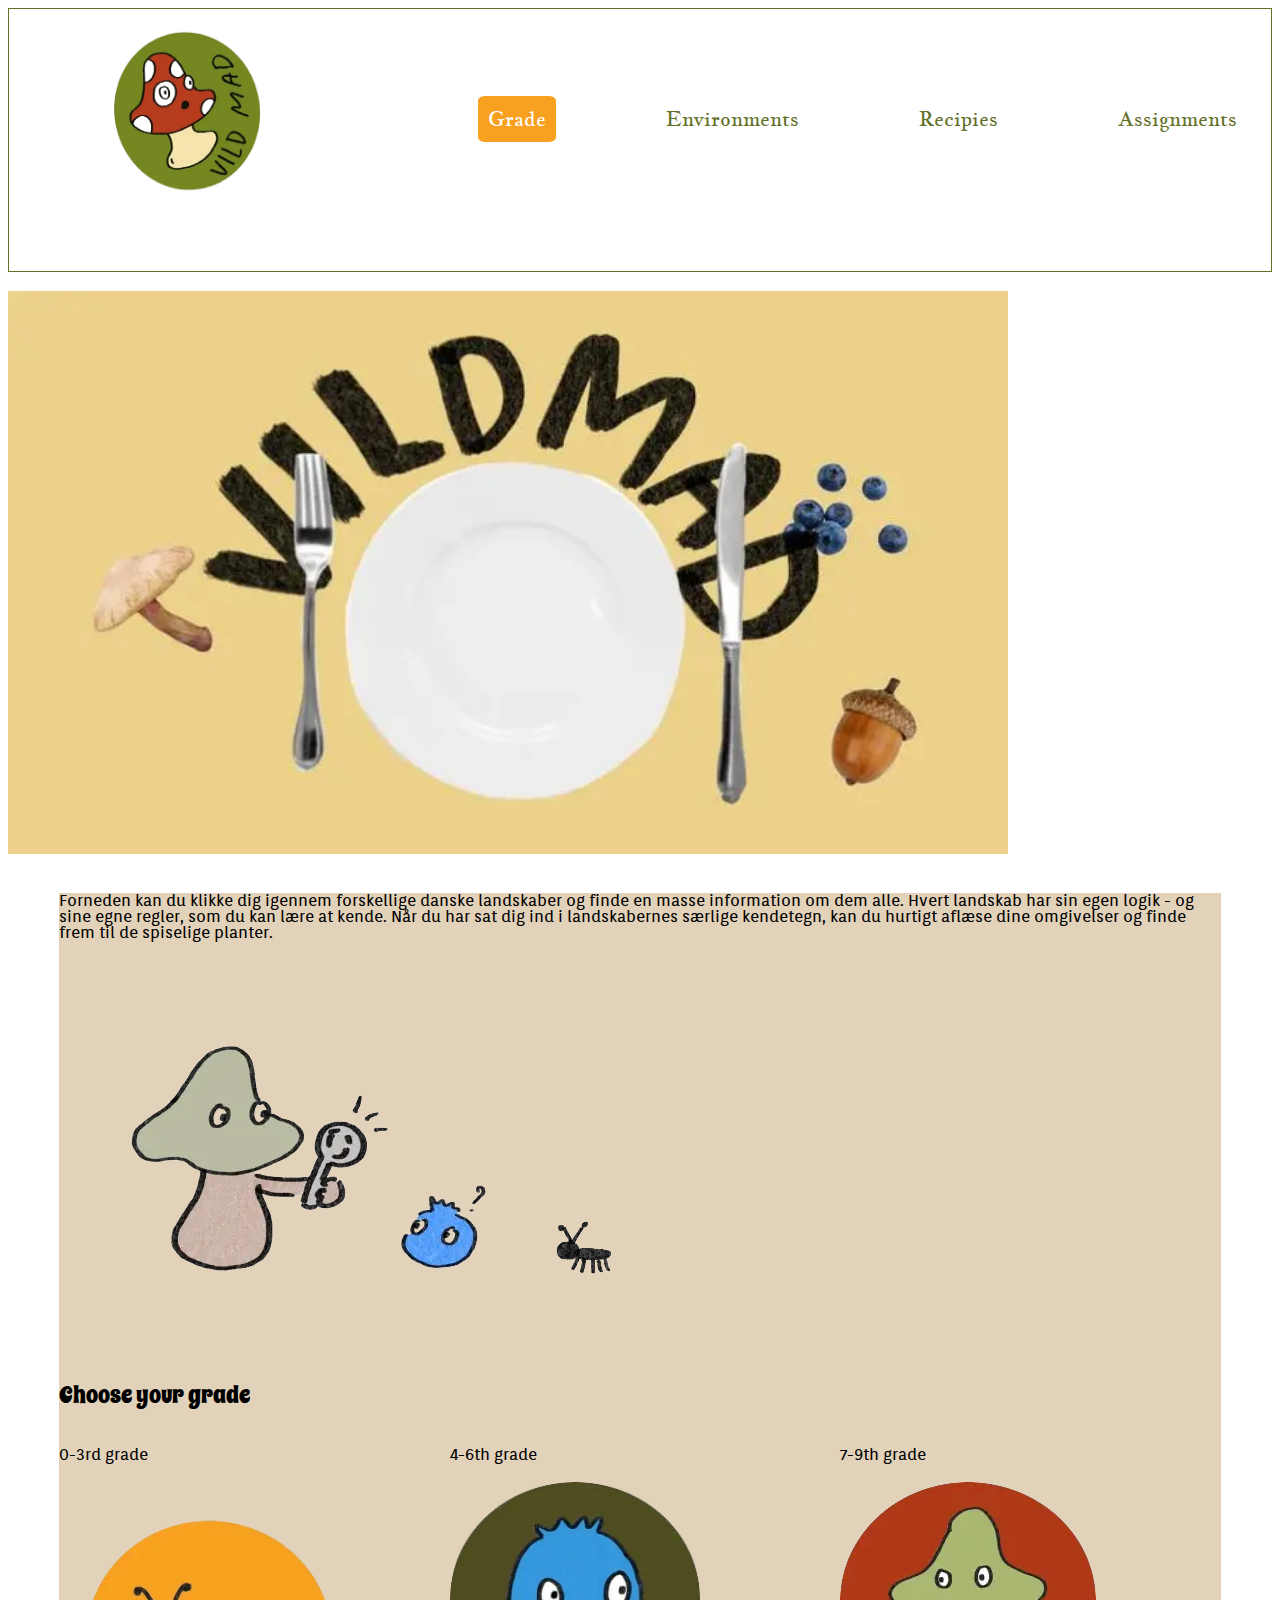
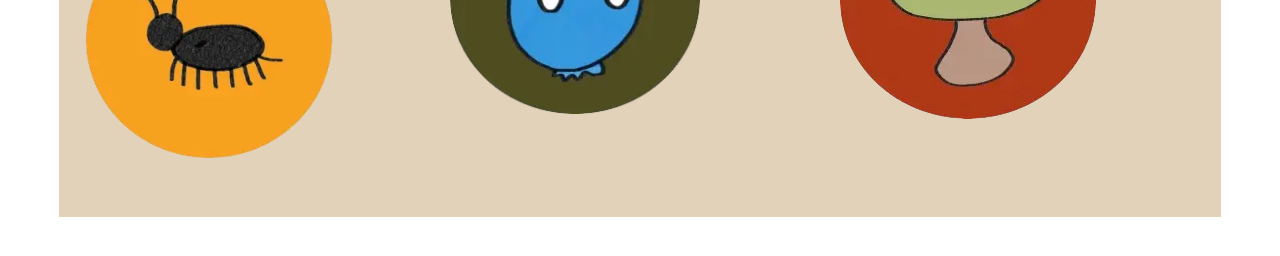
==== index.html @ 08592151 "Menubar lavet.  mangler få indviduelle css rettelser" ====
<!DOCTYPE html>
<html lang="en">

<head>
    <meta charset="UTF-8">
    <meta name="viewport" content="width=device-width, initial-scale=1.0">
    <title>Forside</title>
    <link rel="stylesheet" href="css/faelles_style.css">
    <link rel="stylesheet" href="css/index.css">
    <link rel="stylesheet" href="css/menu.css">

<body>
    <header>
        <nav class="navbar">
            <div class="logo"><img src="img/logo.webp" width="141" height="200" alt="logo">
            </div>
            <ul class="nav-menu">

                <li class="nav-item"> <a href="index.html" class="active_link">Grade</a></li>
                <li class="nav-item"> <a href="udskoling.html">Environments </a></li>
                <li class="nav-item"> <a href="#">Recipies</a></li>
                <li class="nav-item"> <a href="assignment.html">Assignments</a></li>
            </ul>


            <div class="hamburger">
                <span class="bar"></span>
                <span class="bar"></span>
                <span class="bar"></span>
            </div>
        </nav>
    </header>

    <main>

        <img class="forside_mad" src="img/forside.webp" alt="vild mad" width="1000">

        <div class="forside_baggrund">


            <p>Forneden kan du klikke dig igennem forskellige danske landskaber og finde en masse information om dem
                alle.
                Hvert
                landskab har sin egen logik - og sine egne regler, som du kan lære at kende. Når du har sat dig ind i
                landskabernes
                særlige kendetegn, kan du hurtigt aflæse dine omgivelser og finde frem til de spiselige planter.</p>

            <img class="forside_venner" src="img/venner.webp" alt="svamp, blåbær og myre">

            <h2>Choose your grade</h2>

            <div class="forside_knapper">


                <div class="forside_knap1">
                    <p>0-3rd grade</p>
                    <a href="udskoling.html"> <img src="img/myre-removebg-preview.webp" alt="knap med myre" width="300">
                    </a>
                </div>
                <div class="forside_knap2">
                    <p>4-6th grade</p>
                    <a href="udskoling.html"> <img src="img/baer-removebg-preview.webp" alt="knap med blaabaer"
                            width="250">
                    </a>
                </div>
                <div class="forside_knap3">
                    <p>7-9th grade</p>
                    <a href="udskoling.html"> <img src="img/svamp-removebg-preview.webp" alt="knap med svamp">
                    </a>
                </div>
            </div>
        </div>

    </main>


    <script src="js/menu.js"></script>
</body>

</html>
---- css/faelles_style.css ----
/* Fonte */
@font-face {
  font-family: orienta;
  src: url("../fonts/orienta_font/orienta-regular-webfont.woff2") format(woff);
}
p {
  font-family: orienta;
  font-weight: normal;
  font-size: normal;
}

@font-face {
  font-family: spicyrice;
  src: url("../fonts/webfontkit-spicyrice/spicyrice-regular-webfont.woff2") format(woff);
}
h1,
h2,
h3 {
  font-family: spicyrice;
  font-weight: normal;
  font-size: normal;
}

@font-face {
  font-family: jacques;
  src: url("../fonts/webfontkit-jacques/jacquesfrancois-regular-webfont.woff2") format(woff);
}
a {
  font-family: jacques;
  font-weight: normal;
  font-size: normal;
}
---- css/index.css ----
* {
  box-sizing: border-box;
  margin-bottom: 1.2rem;
}
.forside_knapper {
  display: grid;
  grid-template-columns: 1fr 1fr 1fr;
  gap: 10px;
}

.forside_baggrund {
  background-color: #e2d2ba;
  margin-right: 4%;
  margin-left: 4%;
}

/***Mobil***/
@media screen and (max-width: 800px) {
  h1 {
    font-size: 2.2rem;
    top: 27%;
    margin-bottom: 4%;
  }
  h2 {
    text-align: center;
  }

  p {
    font-size: 1rem;
    text-align: center;
    line-height: 1.5rem;
    margin-left: 1rem;
    margin-right: 1rem;
  }

  img {
    width: 100%;
    height: auto;
  }

  .forside_knapper {
    display: block;
  }
}

/*Mac****/
@media screen and (min-width: 2304px) {
  img {
    width: 100%;
    height: auto;
  }
  .forside_mad {
    margin-left: 15%;
  }
}
---- css/menu.css ----
/* header */

header {
  background-color: white;
  border: 1px solid #637028;
  z-index: 1;
  /*position: fixed; */
}

header a {
  color: #637028;
}
.navbar {
  min-height: 70px;
  display: flex;
  justify-content: space-between;
  align-items: center;
  padding: 0 24px;
}

.nav-menu {
  display: flex;
  justify-content: space-between;
  align-items: center;
  gap: 100px;
}

.nav-link:hover {
  background-color: #f8a01f;
}
.hamburger {
  display: none;
  cursor: pointer;
}

.bar {
  display: block;
  width: 25px;
  height: 3px;
  margin: 5px auto;
  -webkit-transition: all 0.3s ease-in-out;
  transition: all 0.3s ease-in-out;
  background-color: #637028;
}

/* logo style */
.logo img {
  width: 200px;
  padding-top: 1rem;
}

@media (min-width: 1000px) {
  .logo img {
    width: 300px;
    padding-top: 1rem;
  }
}

@media (max-width: 1000px) {
  header {
    z-index: 1;
  }

  .hamburger {
    display: block;
  }

  /* .burgerbillede {
      background-image: url(/billeder/burgerbog.svg);
    } */

  .hamburger.active .bar:nth-child(2) {
    opacity: 0;
  }
  .hamburger.active .bar:nth-child(1) {
    transform: translateY(8px) rotate(45deg);
  }
  .hamburger.active .bar:nth-child(3) {
    transform: translateY(-8px) rotate(-45deg);
  }

  .nav-menu {
    position: fixed;
    left: -100%;
    top: 110px;
    gap: 0;
    flex-direction: column;
    background-color: white;
    border-bottom: 2px solid #637028;
    border-left: 1px solid #637028;
    border-right: 1px solid #637028;
    width: 100%;
    text-align: center;
    transition: 0.3s;
  }

  .nav-item {
    margin: 16px 0;
  }
  .nav-menu.active {
    left: 0;
  }
  .nav-menu .nav-item a {
    font-family: inter;
    text-decoration: none;
    color: #637028;
    font-size: 20px;
  }

  .nav-menu a:hover {
    opacity: 90%;
  }
  header .navbar .logo {
    max-height: 200px;
    max-width: 100%;
  }
}

.nav-menu {
  list-style-type: none;
}

header .navbar .logo {
  max-height: auto;
  max-width: 160px;
}
header .navbar a {
  text-decoration: none;
  font-size: 20px;
  border: 10px solid #f8a11f00;
}

header .navbar a:hover {
  color: white;
  background-color: #f8a01f;
  background-size: 10px;
  border-radius: 10%;
  border: 10px solid #f8a01f;
}

.active_border {
  border: 1px solid #faf5c3;
}

.active_link {
  color: white;
  background-color: #f8a01f;
  background-size: 10px;
  border-radius: 10%;
  border: 10px solid #f8a01f;
}
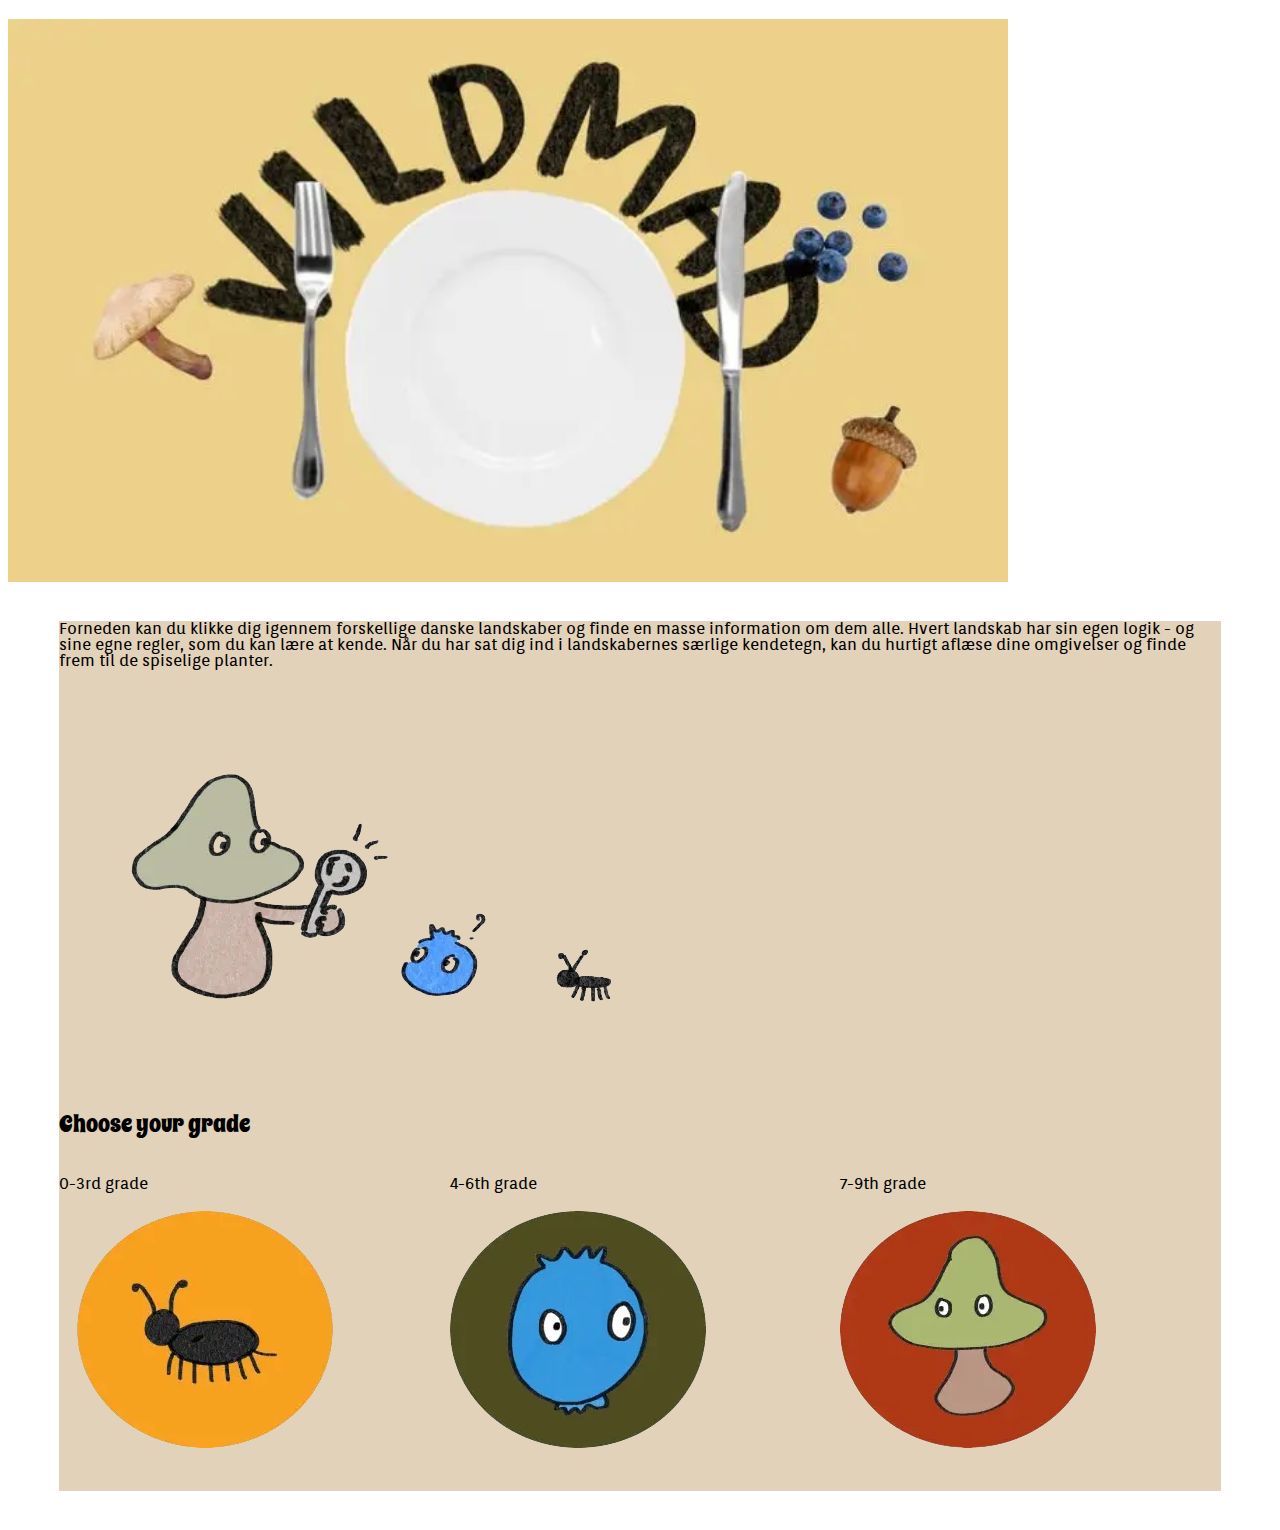
==== commit 08576420: "ny knap" ====
--- a/index.html
+++ b/index.html
@@ -7,28 +7,10 @@
     <title>Forside</title>
     <link rel="stylesheet" href="css/faelles_style.css">
     <link rel="stylesheet" href="css/index.css">
-    <link rel="stylesheet" href="css/menu.css">
 
 <body>
     <header>
-        <nav class="navbar">
-            <div class="logo"><img src="img/logo.webp" width="141" height="200" alt="logo">
-            </div>
-            <ul class="nav-menu">
 
-                <li class="nav-item"> <a href="index.html" class="active_link">Grade</a></li>
-                <li class="nav-item"> <a href="udskoling.html">Environments </a></li>
-                <li class="nav-item"> <a href="#">Recipies</a></li>
-                <li class="nav-item"> <a href="assignment.html">Assignments</a></li>
-            </ul>
-
-
-            <div class="hamburger">
-                <span class="bar"></span>
-                <span class="bar"></span>
-                <span class="bar"></span>
-            </div>
-        </nav>
     </header>
 
     <main>
@@ -54,13 +36,12 @@
 
                 <div class="forside_knap1">
                     <p>0-3rd grade</p>
-                    <a href="udskoling.html"> <img src="img/myre-removebg-preview.webp" alt="knap med myre" width="300">
+                    <a href="udskoling.html"> <img src="img/lillemyre.webp" alt="knap med myre">
                     </a>
                 </div>
                 <div class="forside_knap2">
                     <p>4-6th grade</p>
-                    <a href="udskoling.html"> <img src="img/baer-removebg-preview.webp" alt="knap med blaabaer"
-                            width="250">
+                    <a href="udskoling.html"> <img src="img/baer-removebg-preview.webp" alt="knap med blaabaer">
                     </a>
                 </div>
                 <div class="forside_knap3">
@@ -73,8 +54,6 @@
 
     </main>
 
-
-    <script src="js/menu.js"></script>
 </body>
 
 </html>--- a/css/faelles_style.css
+++ b/css/faelles_style.css
@@ -4,6 +4,12 @@
   src: url("../fonts/orienta_font/orienta-regular-webfont.woff2") format(woff);
 }
 p {
+  font-family: orienta;
+  font-weight: normal;
+  font-size: normal;
+}
+
+li {
   font-family: orienta;
   font-weight: normal;
   font-size: normal;
--- a/css/index.css
+++ b/css/index.css
@@ -1,6 +1,6 @@
 * {
   box-sizing: border-box;
-  margin-bottom: 1.2rem;
+  margin-bottom: 1.2rem; /* det er denne der drille med menubaren  - evt slet? */
 }
 .forside_knapper {
   display: grid;
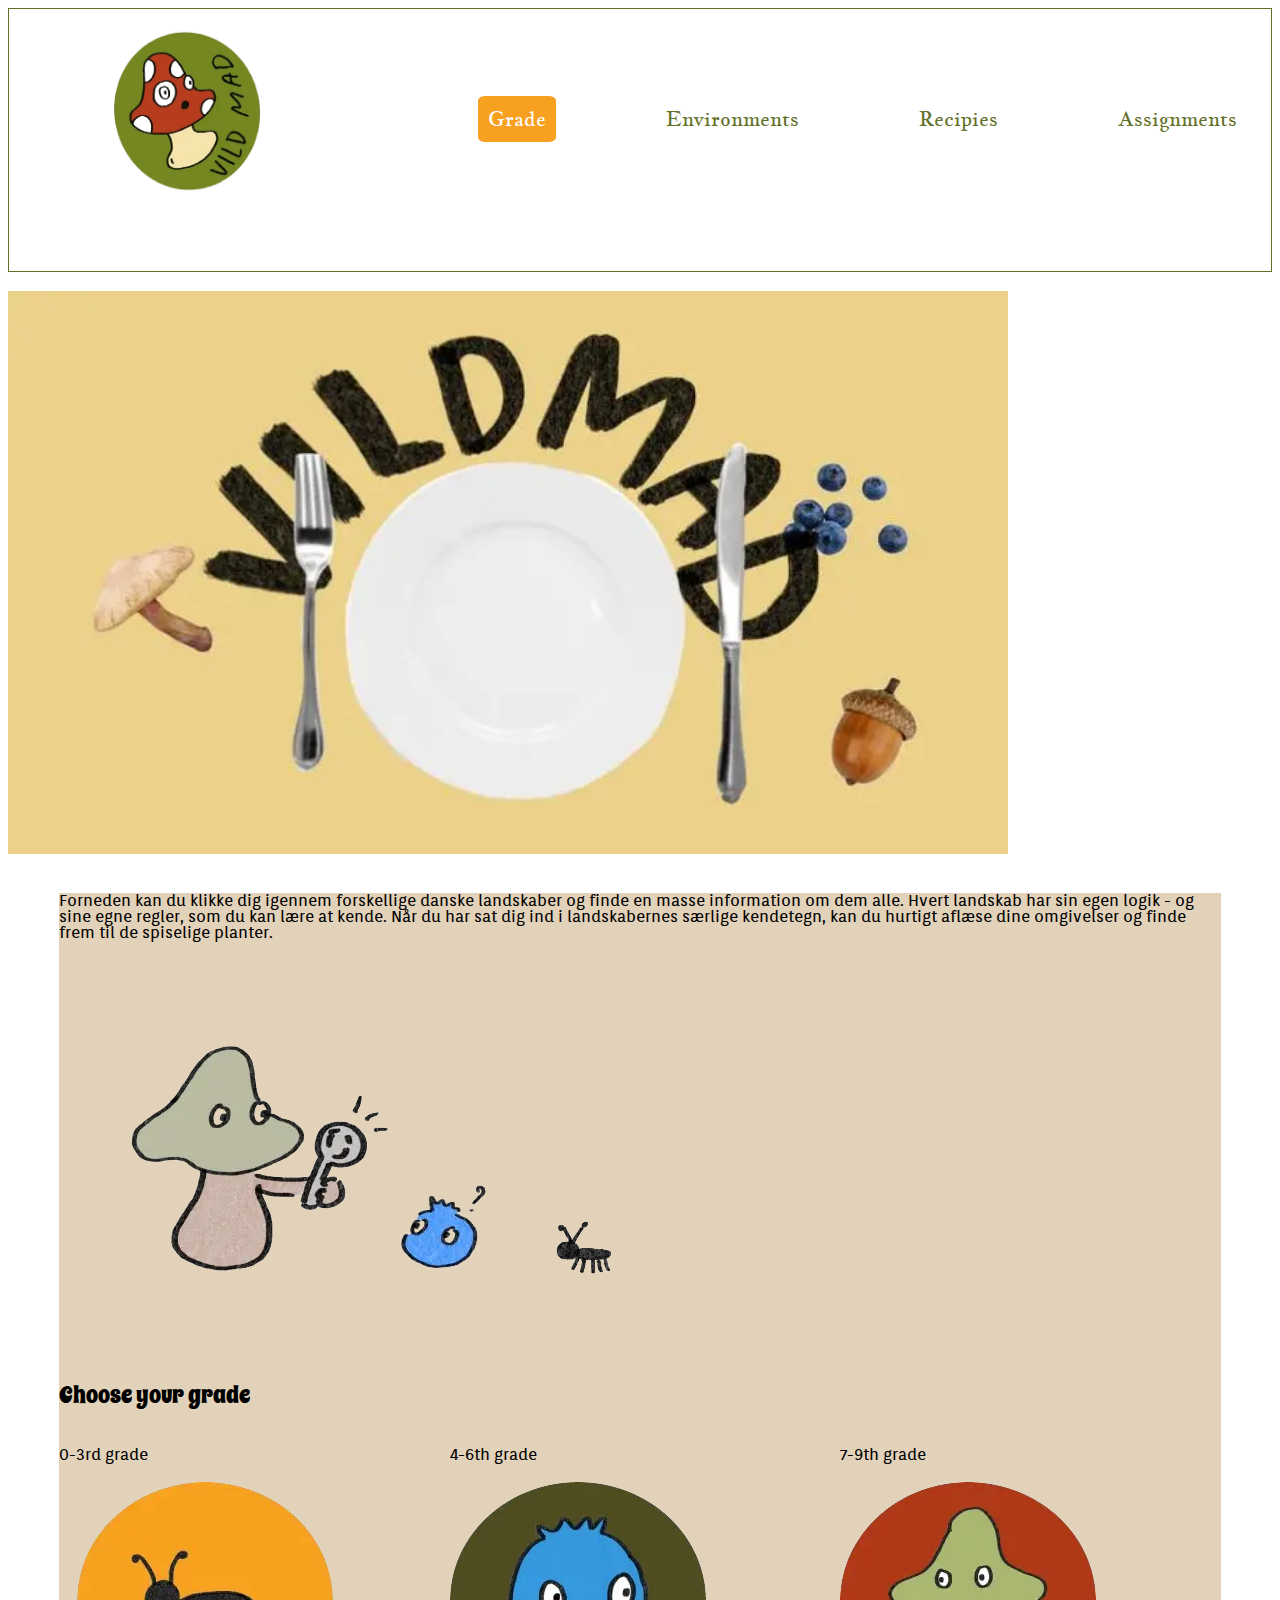
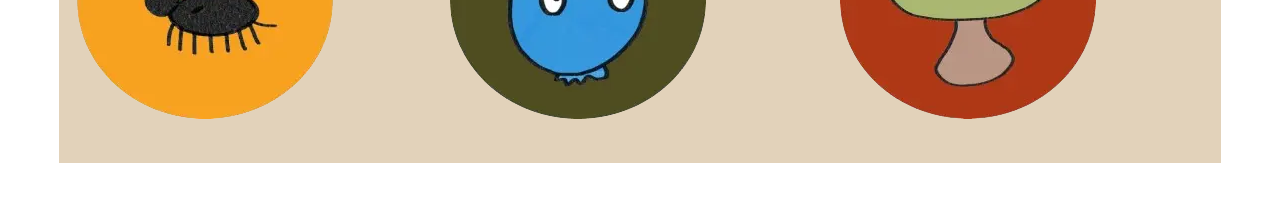
==== commit c616ce6b: "Merge branch 'main' of https://github.com/tommysinan11/tema7 into main" ====
--- a/index.html
+++ b/index.html
@@ -7,10 +7,28 @@
     <title>Forside</title>
     <link rel="stylesheet" href="css/faelles_style.css">
     <link rel="stylesheet" href="css/index.css">
+    <link rel="stylesheet" href="css/menu.css">
 
 <body>
     <header>
+        <nav class="navbar">
+            <div class="logo"><img src="img/logo.webp" width="141" height="200" alt="logo">
+            </div>
+            <ul class="nav-menu">
 
+                <li class="nav-item"> <a href="index.html" class="active_link">Grade</a></li>
+                <li class="nav-item"> <a href="udskoling.html">Environments </a></li>
+                <li class="nav-item"> <a href="#">Recipies</a></li>
+                <li class="nav-item"> <a href="assignment.html">Assignments</a></li>
+            </ul>
+
+
+            <div class="hamburger">
+                <span class="bar"></span>
+                <span class="bar"></span>
+                <span class="bar"></span>
+            </div>
+        </nav>
     </header>
 
     <main>
@@ -54,6 +72,8 @@
 
     </main>
 
+
+    <script src="js/menu.js"></script>
 </body>
 
 </html>--- a/css/menu.css
+++ b/css/menu.css
@@ -0,0 +1,151 @@
+/* header */
+
+header {
+  background-color: white;
+  border: 1px solid #637028;
+  z-index: 1;
+  /*position: fixed; */
+}
+
+header a {
+  color: #637028;
+}
+.navbar {
+  min-height: 70px;
+  display: flex;
+  justify-content: space-between;
+  align-items: center;
+  padding: 0 24px;
+}
+
+.nav-menu {
+  display: flex;
+  justify-content: space-between;
+  align-items: center;
+  gap: 100px;
+}
+
+.nav-link:hover {
+  background-color: #f8a01f;
+}
+.hamburger {
+  display: none;
+  cursor: pointer;
+}
+
+.bar {
+  display: block;
+  width: 25px;
+  height: 3px;
+  margin: 5px auto;
+  -webkit-transition: all 0.3s ease-in-out;
+  transition: all 0.3s ease-in-out;
+  background-color: #637028;
+}
+
+/* logo style */
+.logo img {
+  width: 200px;
+  padding-top: 1rem;
+}
+
+@media (min-width: 1000px) {
+  .logo img {
+    width: 300px;
+    padding-top: 1rem;
+  }
+}
+
+@media (max-width: 1000px) {
+  header {
+    z-index: 1;
+  }
+
+  .hamburger {
+    display: block;
+  }
+
+  /* .burgerbillede {
+      background-image: url(/billeder/burgerbog.svg);
+    } */
+
+  .hamburger.active .bar:nth-child(2) {
+    opacity: 0;
+  }
+  .hamburger.active .bar:nth-child(1) {
+    transform: translateY(8px) rotate(45deg);
+  }
+  .hamburger.active .bar:nth-child(3) {
+    transform: translateY(-8px) rotate(-45deg);
+  }
+
+  .nav-menu {
+    position: fixed;
+    left: -100%;
+    top: 110px;
+    gap: 0;
+    flex-direction: column;
+    background-color: white;
+    border-bottom: 2px solid #637028;
+    border-left: 1px solid #637028;
+    border-right: 1px solid #637028;
+    width: 100%;
+    text-align: center;
+    transition: 0.3s;
+  }
+
+  .nav-item {
+    margin: 16px 0;
+  }
+  .nav-menu.active {
+    left: 0;
+  }
+  .nav-menu .nav-item a {
+    font-family: inter;
+    text-decoration: none;
+    color: #637028;
+    font-size: 20px;
+  }
+
+  .nav-menu a:hover {
+    opacity: 90%;
+  }
+  header .navbar .logo {
+    max-height: 200px;
+    max-width: 100%;
+  }
+}
+
+.nav-menu {
+  list-style-type: none;
+}
+
+header .navbar .logo {
+  max-height: auto;
+  max-width: 160px;
+}
+header .navbar a {
+  text-decoration: none;
+  font-size: 20px;
+  border: 10px solid #f8a11f00;
+}
+
+header .navbar a:hover {
+  color: white;
+  background-color: #f8a01f;
+  background-size: 10px;
+  border-radius: 10%;
+  border: 10px solid #f8a01f;
+}
+
+.active_border {
+  border: 1px solid #faf5c3;
+}
+
+.active_link {
+  color: white;
+  background-color: #f8a01f;
+  background-size: 10px;
+  border-radius: 10%;
+  border: 10px solid #f8a01f;
+}
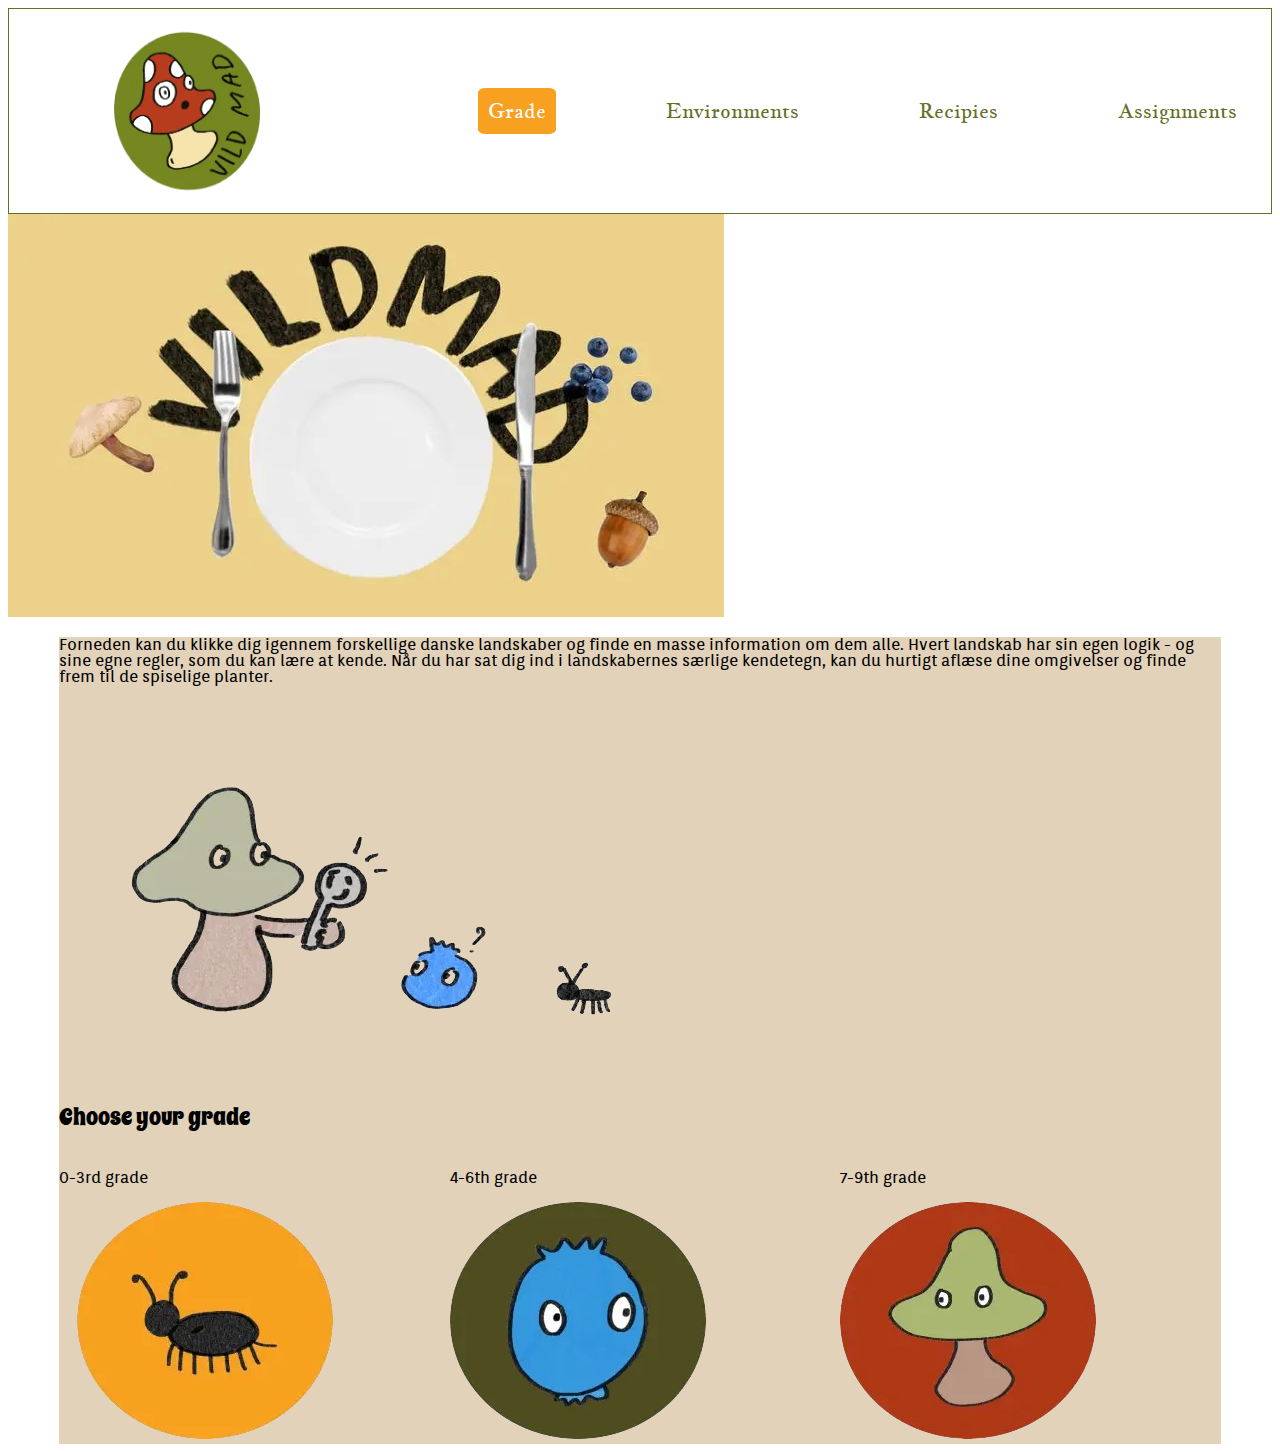
==== commit f6554cbd: "mobile 1st" ====
--- a/index.html
+++ b/index.html
@@ -33,12 +33,13 @@
 
     <main>
 
-        <img class="forside_mad" src="img/forside.webp" alt="vild mad" width="1000">
+        <img class="forside_mad" src="img/forside.webp" alt="vild mad">
 
         <div class="forside_baggrund">
 
 
-            <p>Forneden kan du klikke dig igennem forskellige danske landskaber og finde en masse information om dem
+            <p class="forside_p">Forneden kan du klikke dig igennem forskellige danske landskaber og finde en masse
+                information om dem
                 alle.
                 Hvert
                 landskab har sin egen logik - og sine egne regler, som du kan lære at kende. Når du har sat dig ind i
--- a/css/index.css
+++ b/css/index.css
@@ -1,6 +1,5 @@
 * {
   box-sizing: border-box;
-  margin-bottom: 1.2rem; /* det er denne der drille med menubaren  - evt slet? */
 }
 .forside_knapper {
   display: grid;
@@ -33,6 +32,11 @@
     margin-right: 1rem;
   }
 
+  .forside_knapper img {
+    width: 50%;
+    margin-left: 25%;
+  }
+
   img {
     width: 100%;
     height: auto;
@@ -44,12 +48,3 @@
 }
 
 /*Mac****/
-@media screen and (min-width: 2304px) {
-  img {
-    width: 100%;
-    height: auto;
-  }
-  .forside_mad {
-    margin-left: 15%;
-  }
-}
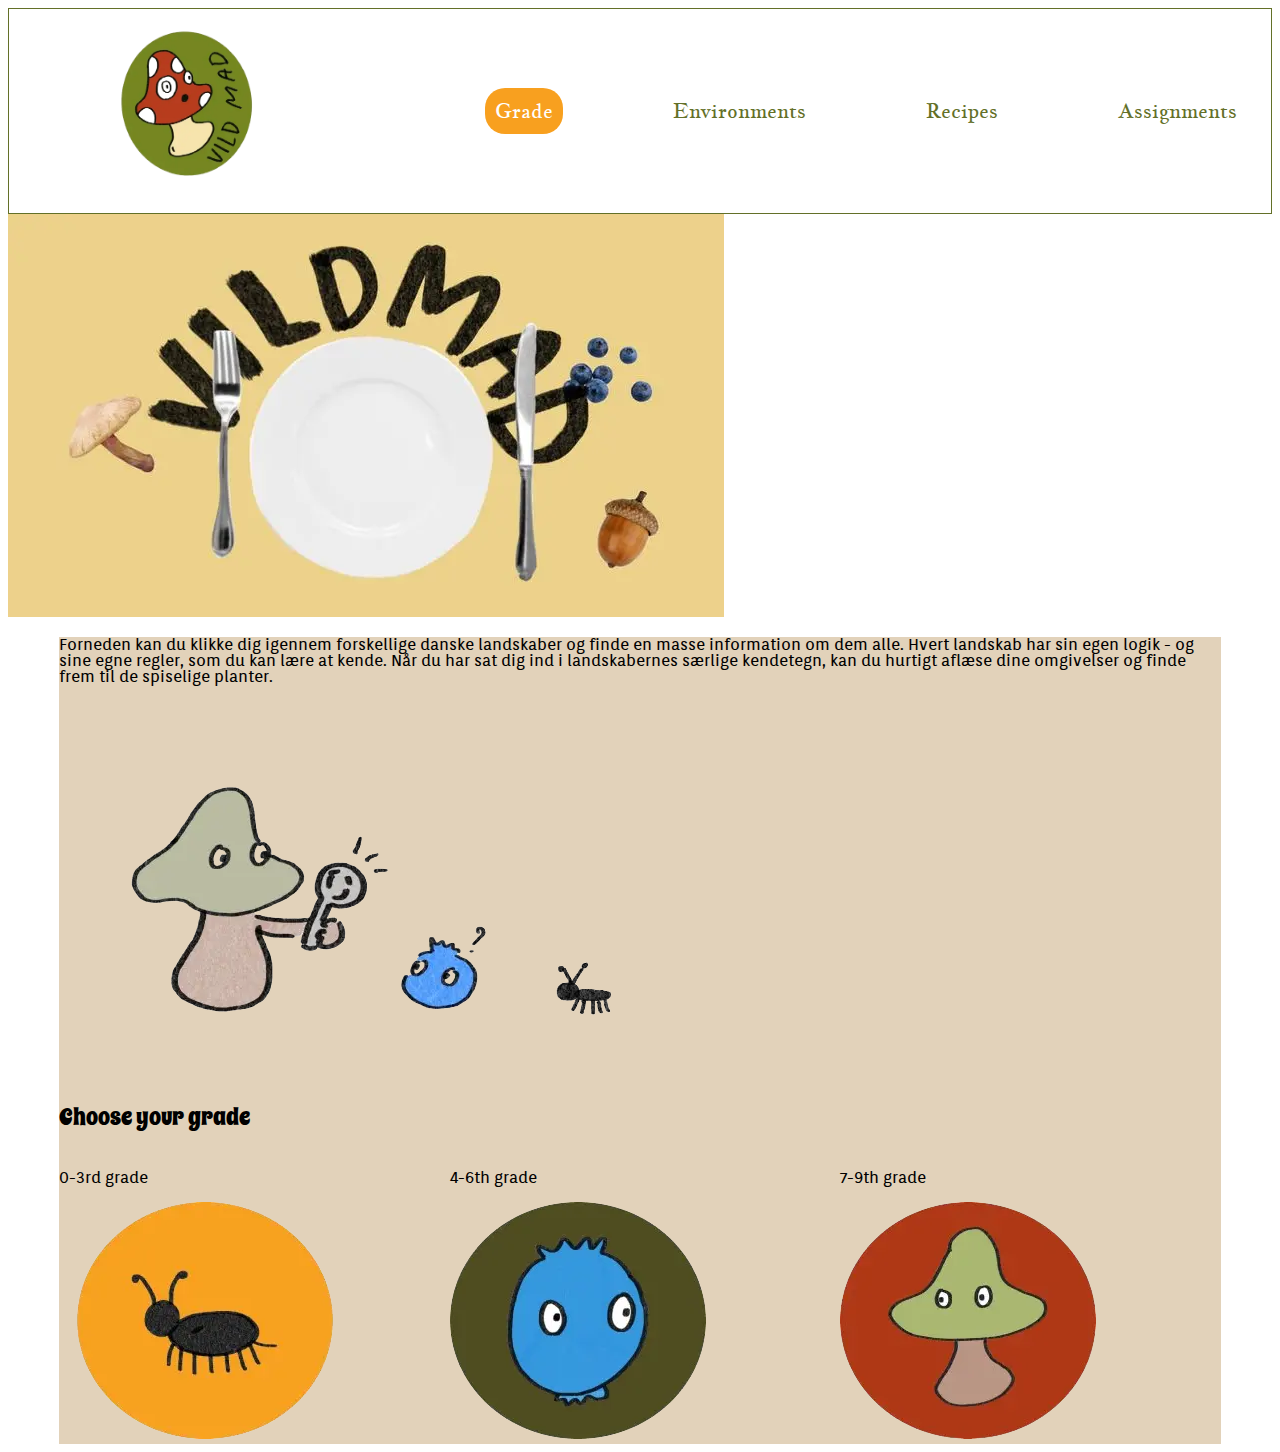
==== commit f7bfe2db: "stavefejl i header rettet" ====
--- a/index.html
+++ b/index.html
@@ -18,7 +18,7 @@
 
                 <li class="nav-item"> <a href="index.html" class="active_link">Grade</a></li>
                 <li class="nav-item"> <a href="udskoling.html">Environments </a></li>
-                <li class="nav-item"> <a href="#">Recipies</a></li>
+                <li class="nav-item"> <a href="#">Recipes</a></li>
                 <li class="nav-item"> <a href="assignment.html">Assignments</a></li>
             </ul>
 
--- a/css/faelles_style.css
+++ b/css/faelles_style.css
@@ -27,6 +27,10 @@
   font-size: normal;
 }
 
+.sv_button a {
+  font-family: spicyrice;
+}
+
 @font-face {
   font-family: jacques;
   src: url("../fonts/webfontkit-jacques/jacquesfrancois-regular-webfont.woff2") format(woff);
--- a/css/menu.css
+++ b/css/menu.css
@@ -46,7 +46,7 @@
 /* logo style */
 .logo img {
   width: 200px;
-  padding-top: 1rem;
+  padding: 1rem;
 }
 
 @media (min-width: 1000px) {
@@ -134,7 +134,7 @@
   color: white;
   background-color: #f8a01f;
   background-size: 10px;
-  border-radius: 10%;
+  border-radius: 20px;
   border: 10px solid #f8a01f;
 }
 
@@ -146,6 +146,6 @@
   color: white;
   background-color: #f8a01f;
   background-size: 10px;
-  border-radius: 10%;
+  border-radius: 20px;
   border: 10px solid #f8a01f;
 }
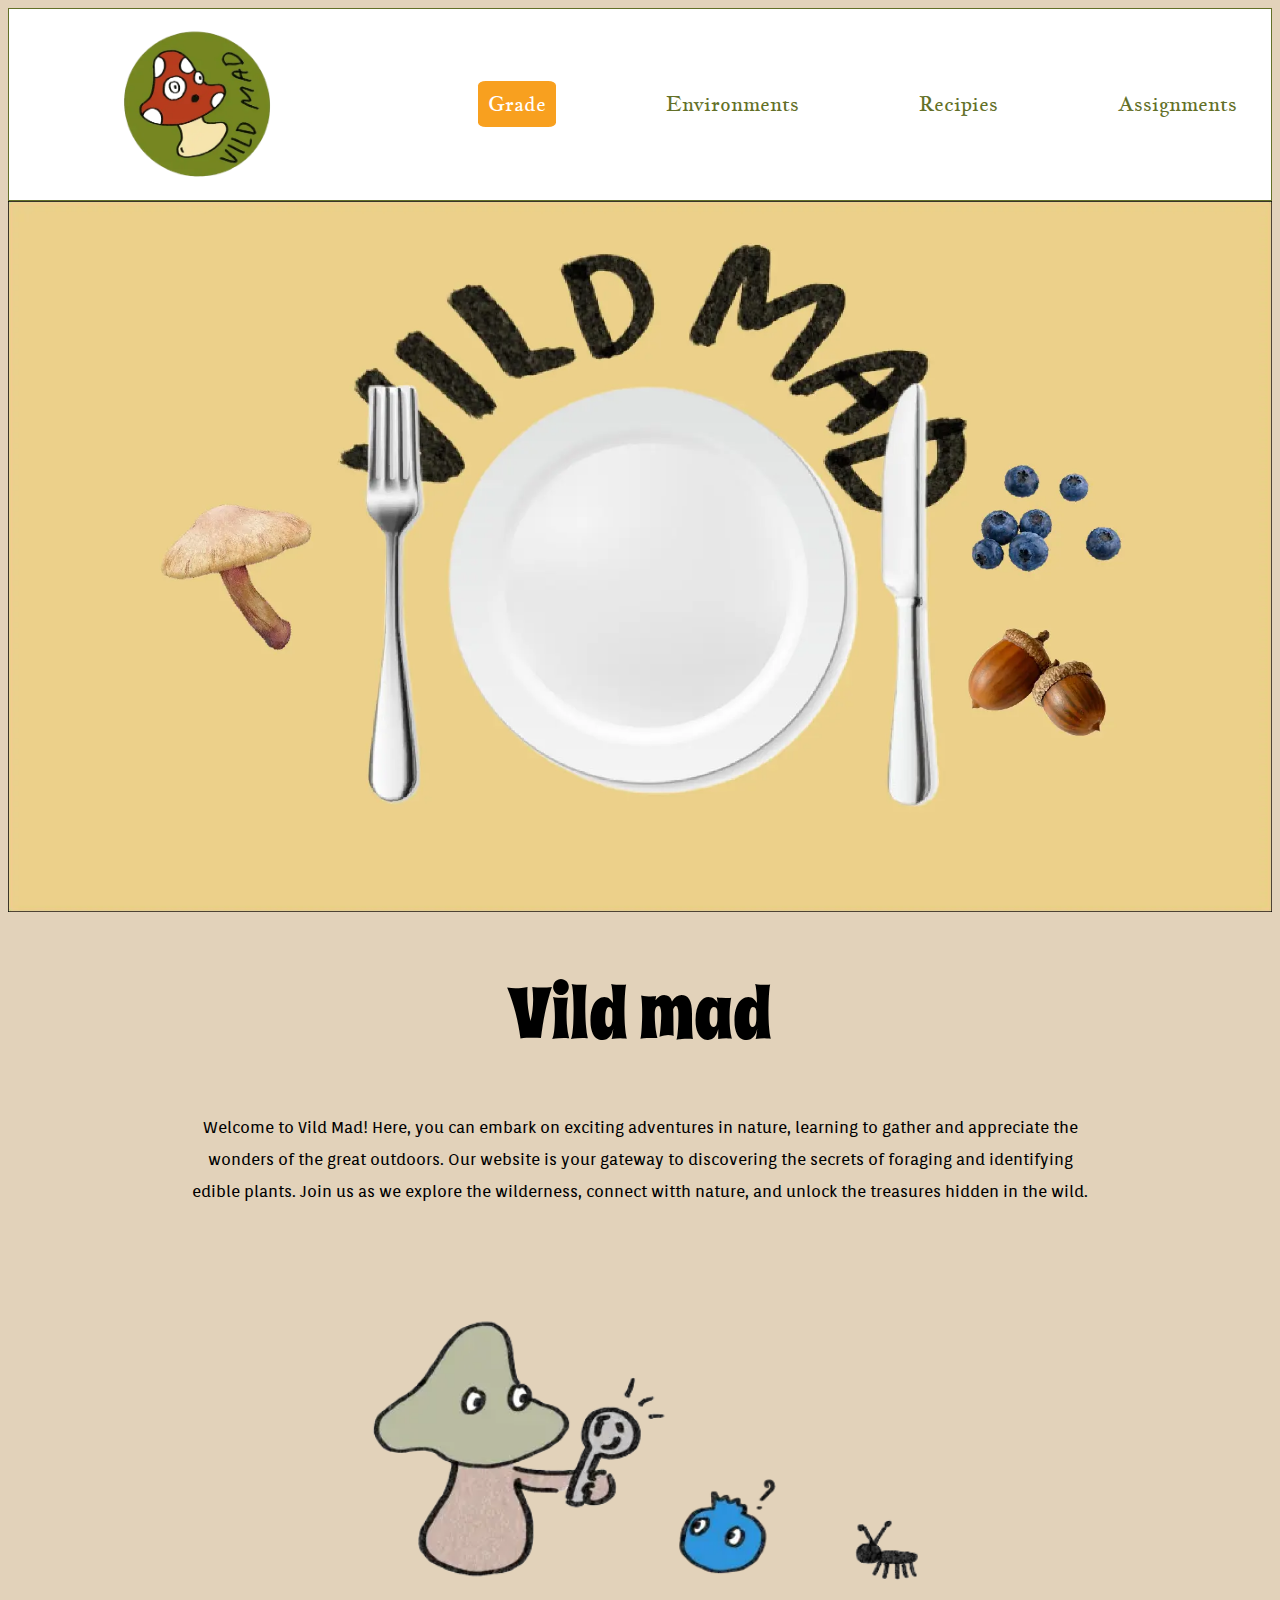
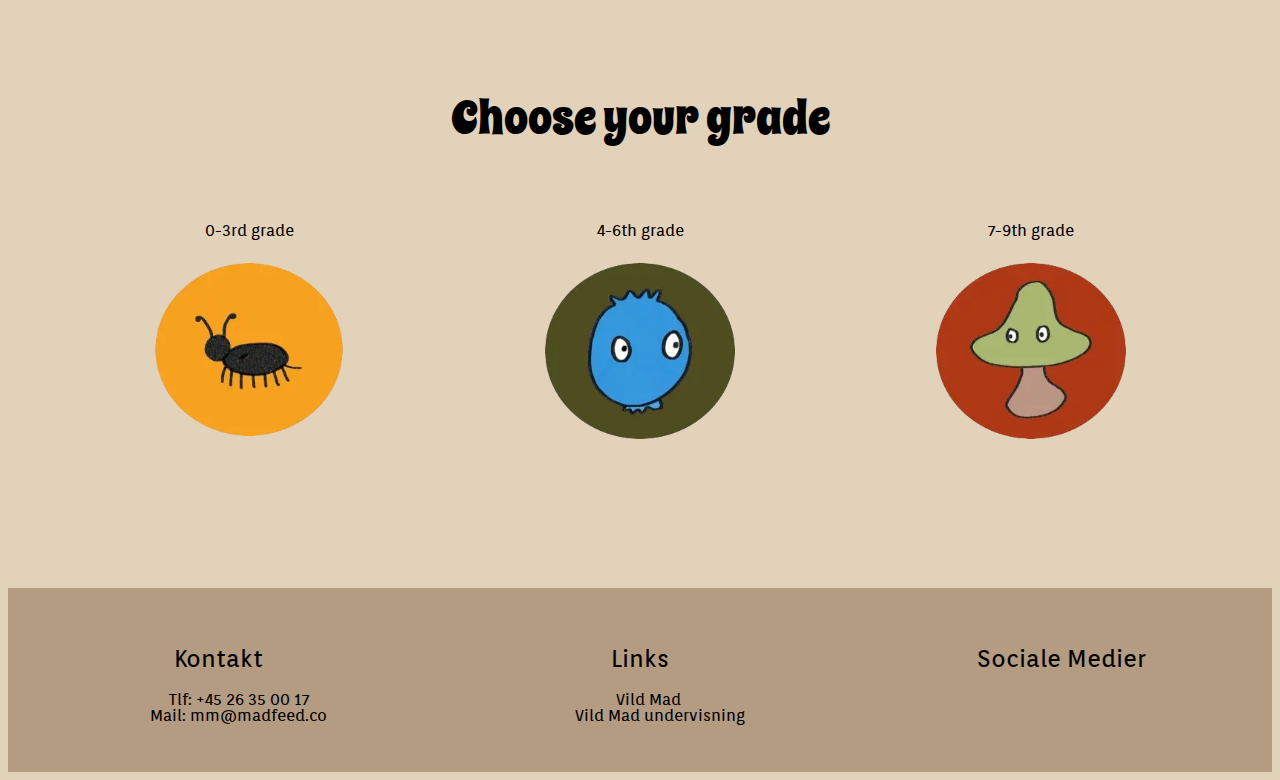
==== commit bd88462e: "opdatering" ====
--- a/index.html
+++ b/index.html
@@ -12,13 +12,15 @@
 <body>
     <header>
         <nav class="navbar">
-            <div class="logo"><img src="img/logo.webp" width="141" height="200" alt="logo">
+            <div class="logo"> <a href="index.html">
+                    <img src="img/logo.webp" width="141" height="200" alt="logo">
+                </a>
             </div>
             <ul class="nav-menu">
 
                 <li class="nav-item"> <a href="index.html" class="active_link">Grade</a></li>
                 <li class="nav-item"> <a href="udskoling.html">Environments </a></li>
-                <li class="nav-item"> <a href="#">Recipes</a></li>
+                <li class="nav-item"> <a href="#">Recipies</a></li>
                 <li class="nav-item"> <a href="assignment.html">Assignments</a></li>
             </ul>
 
@@ -33,22 +35,21 @@
 
     <main>
 
-        <img class="forside_mad" src="img/forside.webp" alt="vild mad">
+        <img class="forside_mad" src="img/vildmad_forside.webp" alt="vild mad">
 
         <div class="forside_baggrund">
 
+            <h1 class="overskrift">Vild mad</h1>
+            <p class="forside_p">Welcome to Vild Mad! Here, you can embark on exciting adventures in nature, learning to
+                gather and appreciate the
+                wonders of the great outdoors. Our website is your gateway to discovering the secrets of foraging and
+                identifying edible
+                plants. Join us as we explore the wilderness, connect witth nature, and unlock the treasures hidden in
+                the wild.</p>
 
-            <p class="forside_p">Forneden kan du klikke dig igennem forskellige danske landskaber og finde en masse
-                information om dem
-                alle.
-                Hvert
-                landskab har sin egen logik - og sine egne regler, som du kan lære at kende. Når du har sat dig ind i
-                landskabernes
-                særlige kendetegn, kan du hurtigt aflæse dine omgivelser og finde frem til de spiselige planter.</p>
+            <img class="forside_venner" src="img/smaavenner.webp" alt="svamp, blåbær og myre">
 
-            <img class="forside_venner" src="img/venner.webp" alt="svamp, blåbær og myre">
-
-            <h2>Choose your grade</h2>
+            <h1>Choose your grade</h1>
 
             <div class="forside_knapper">
 
@@ -65,11 +66,39 @@
                 </div>
                 <div class="forside_knap3">
                     <p>7-9th grade</p>
-                    <a href="udskoling.html"> <img src="img/svamp-removebg-preview.webp" alt="knap med svamp">
+                    <a href="udskoling.html"> <img src="img/svampknap.webp" alt="knap med svamp">
                     </a>
                 </div>
             </div>
         </div>
+        <footer>
+            <div class="grid_footer">
+
+                <div>
+                    <h2>Kontakt</h2>
+                    <ul>
+                        <li>Tlf: +45 26 35 00 17</li>
+                        <li>Mail: mm@madfeed.co</li>
+                    </ul>
+                </div>
+                <div>
+                    <h2>Links</h2>
+                    <ul>
+                        <li><a class="link_1" href="https://vildmad.dk/dk" target="_blank">Vild Mad </a></li>
+                        <li><a class="link" href="https://vildmad.dk/dk/undervisning" target="_blank">Vild Mad
+                                undervisning </a></li>
+
+                    </ul>
+                </div>
+                <div>
+                    <h2>Sociale Medier</h2>
+                    <ul>
+
+                    </ul>
+                </div>
+            </div>
+
+        </footer>
 
     </main>
 
--- a/css/index.css
+++ b/css/index.css
@@ -1,50 +1,115 @@
 * {
   box-sizing: border-box;
 }
-.forside_knapper {
-  display: grid;
-  grid-template-columns: 1fr 1fr 1fr;
-  gap: 10px;
+
+html {
+  background-color: #e2d2ba;
+}
+h1 {
+  font-size: 3rem;
+  top: 27%;
+  margin-bottom: 4%;
+  text-align: center;
+}
+h2 {
+  text-align: center;
 }
 
-.forside_baggrund {
-  background-color: #e2d2ba;
-  margin-right: 4%;
-  margin-left: 4%;
+p {
+  font-size: 1rem;
+  text-align: center;
+  line-height: 2rem;
+  margin-left: 1rem;
+  margin-right: 1rem;
+}
+.forside_knap1 {
+  width: 112%;
+  height: auto;
+  margin-left: -6%;
+}
+.forside_knapper img {
+  width: 50%;
+  margin-left: 25%;
 }
 
-/***Mobil***/
-@media screen and (max-width: 800px) {
-  h1 {
-    font-size: 2.2rem;
-    top: 27%;
-    margin-bottom: 4%;
-  }
-  h2 {
-    text-align: center;
+img {
+  width: 100%;
+  height: auto;
+}
+
+.forside_knapper {
+  display: block;
+  margin-bottom: 9rem;
+}
+
+/***Mac***/
+@media screen and (min-width: 900px) {
+  .forside_knapper {
+    display: grid;
+    grid-template-columns: 1fr 1fr 1fr;
+    gap: 10px;
   }
 
-  p {
-    font-size: 1rem;
-    text-align: center;
-    line-height: 1.5rem;
-    margin-left: 1rem;
-    margin-right: 1rem;
+  .overskrift {
+    font-size: 4.5rem;
   }
 
-  .forside_knapper img {
-    width: 50%;
-    margin-left: 25%;
+  .forside_baggrund {
+    background-color: #e2d2ba;
+    margin-right: 4%;
+    margin-left: 4%;
   }
 
-  img {
-    width: 100%;
-    height: auto;
+  .forside_venner {
+    width: 65%;
+    margin-left: 20%;
   }
 
-  .forside_knapper {
-    display: block;
+  .forside_p {
+    padding-left: 10%;
+    padding-right: 10%;
   }
 }
 
-/*Mac****/
+/************* footer ************/
+
+footer {
+  background-color: #b49c83;
+  padding-top: 2.5rem;
+  margin-top: 4%;
+  text-align: center;
+  padding-bottom: 2rem;
+}
+
+.grid_footer {
+  display: grid;
+  grid-template-columns: 1fr 1fr 1fr;
+  text-align: center;
+}
+
+.grid_footer h2 {
+  font-family: orienta;
+}
+
+@media only screen and (max-width: 900px) {
+  .grid_footer {
+    display: grid;
+    grid-template-columns: 1fr;
+  }
+}
+
+ul {
+  list-style-type: none;
+  font-family: orienta;
+}
+
+.link_1 {
+  margin-left: -6%;
+}
+
+.link_1,
+.link {
+  text-decoration: none;
+  color: black;
+  font-family: orienta;
+}
--- a/css/menu.css
+++ b/css/menu.css
@@ -26,7 +26,7 @@
 }
 
 .nav-link:hover {
-  background-color: #f8a01f;
+  background-color: #f4ebde;
 }
 .hamburger {
   display: none;
@@ -46,7 +46,11 @@
 /* logo style */
 .logo img {
   width: 200px;
-  padding: 1rem;
+  padding-top: 1rem;
+}
+
+.logo :hover {
+  background-color: #f4f4f400;
 }
 
 @media (min-width: 1000px) {
@@ -134,7 +138,7 @@
   color: white;
   background-color: #f8a01f;
   background-size: 10px;
-  border-radius: 20px;
+  border-radius: 10%;
   border: 10px solid #f8a01f;
 }
 
@@ -146,6 +150,6 @@
   color: white;
   background-color: #f8a01f;
   background-size: 10px;
-  border-radius: 20px;
+  border-radius: 10%;
   border: 10px solid #f8a01f;
 }
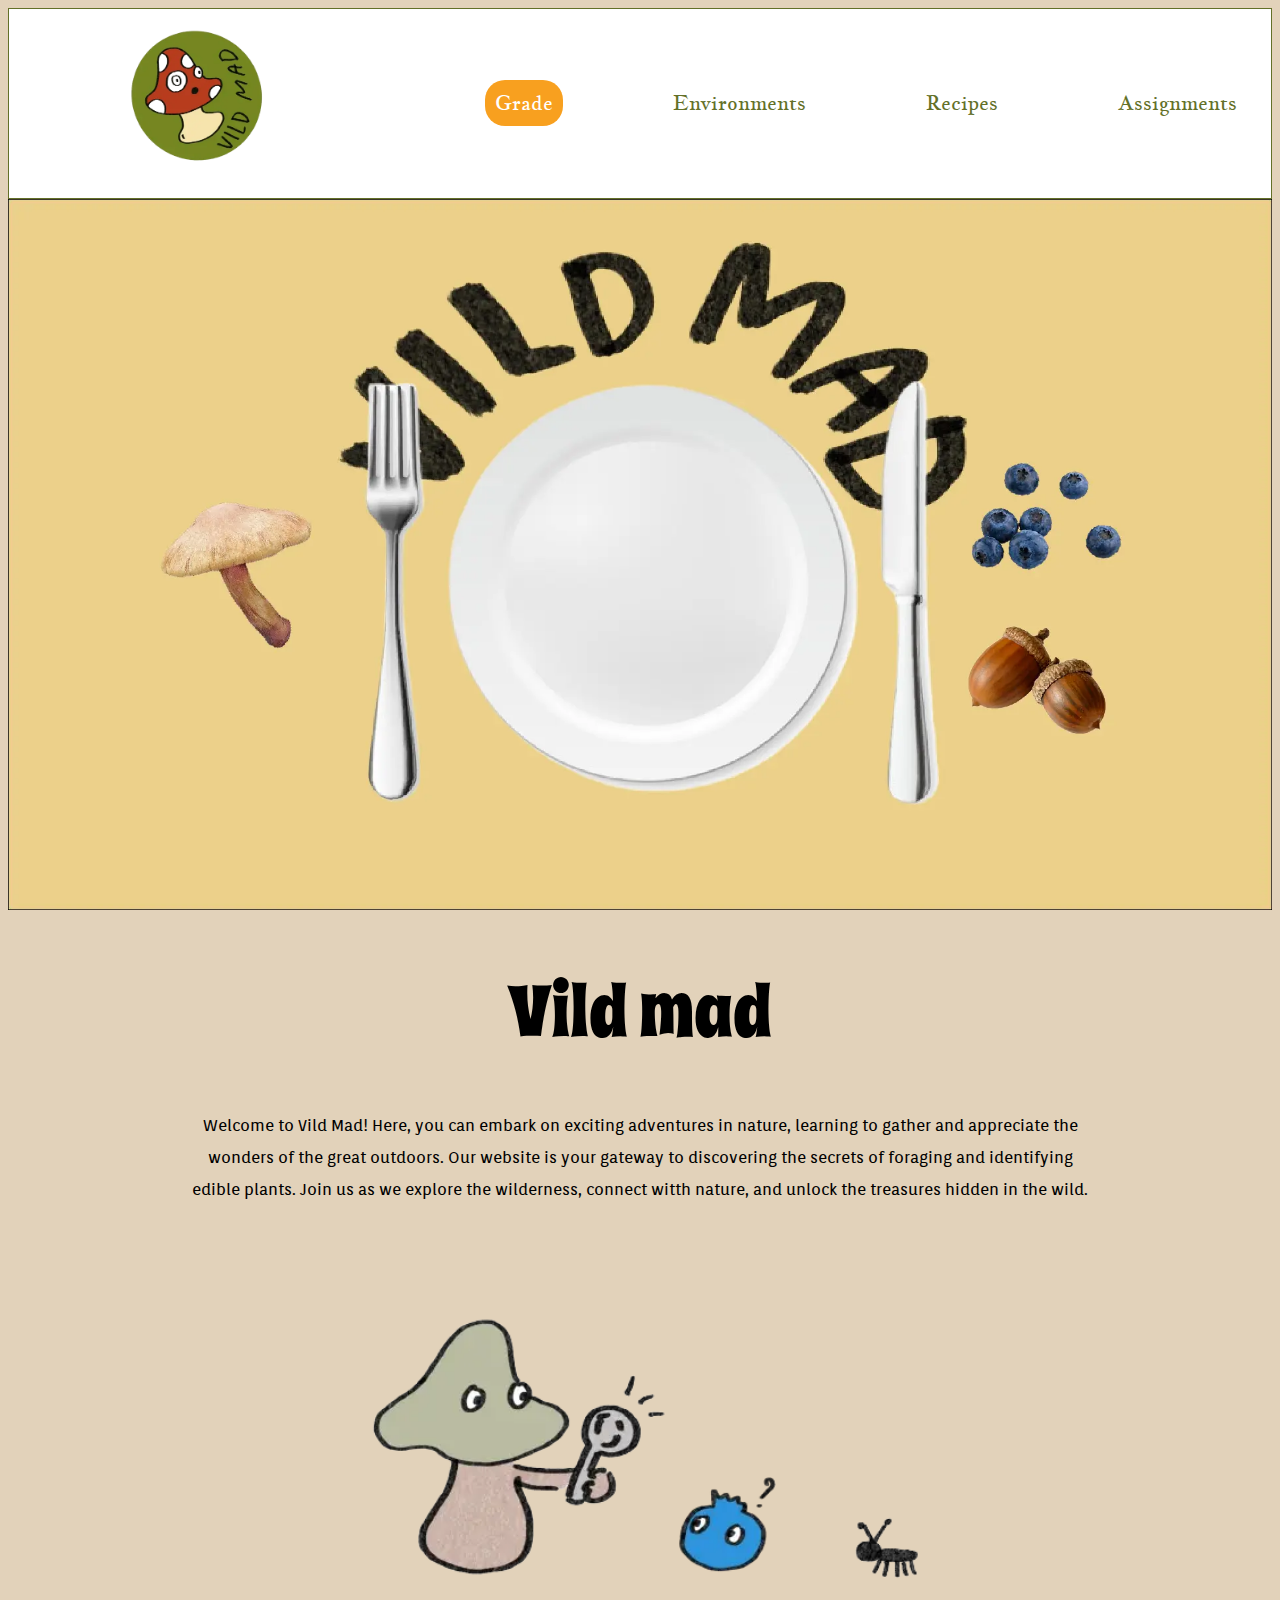
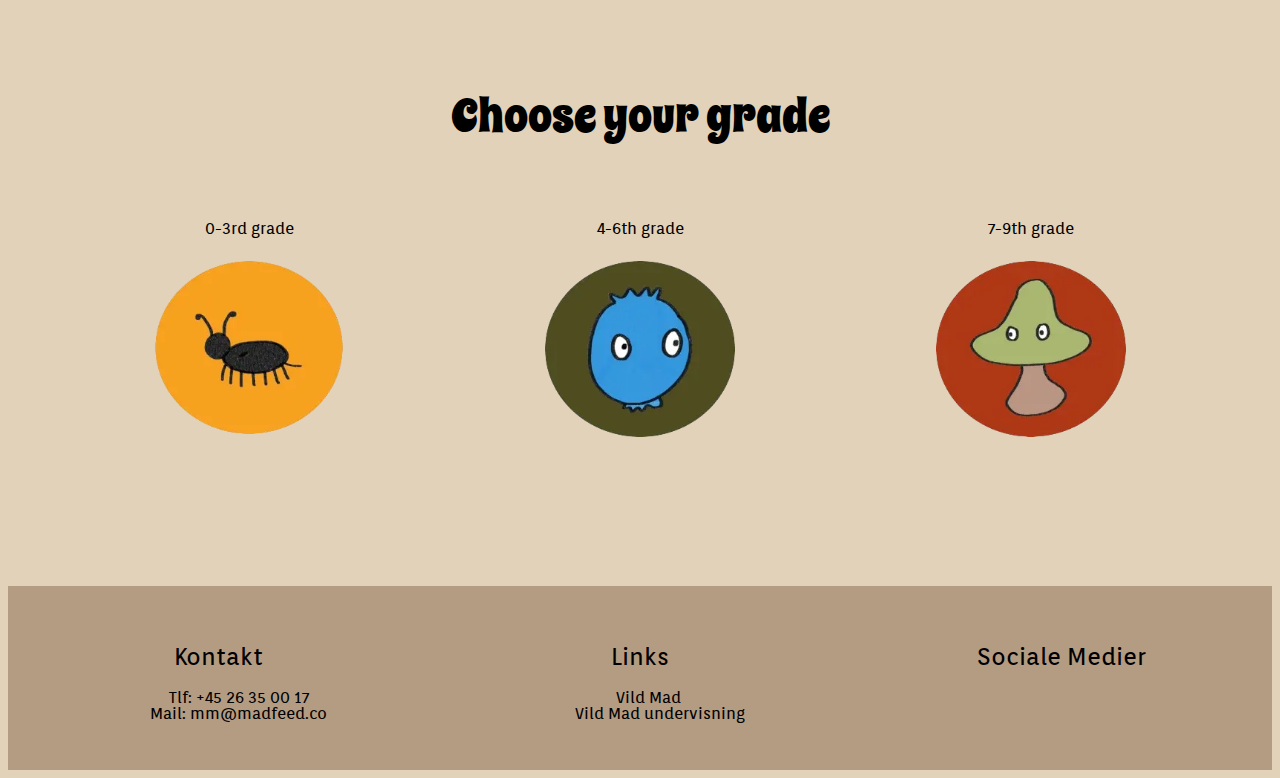
==== commit 2c8c779f: "Merge branch 'main' of https://github.com/tommysinan11/tema7 into main" ====
--- a/index.html
+++ b/index.html
@@ -20,7 +20,7 @@
 
                 <li class="nav-item"> <a href="index.html" class="active_link">Grade</a></li>
                 <li class="nav-item"> <a href="udskoling.html">Environments </a></li>
-                <li class="nav-item"> <a href="#">Recipies</a></li>
+                <li class="nav-item"> <a href="#">Recipes</a></li>
                 <li class="nav-item"> <a href="assignment.html">Assignments</a></li>
             </ul>
 
--- a/css/menu.css
+++ b/css/menu.css
@@ -46,7 +46,7 @@
 /* logo style */
 .logo img {
   width: 200px;
-  padding-top: 1rem;
+  padding: 1rem;
 }
 
 .logo :hover {
@@ -138,7 +138,7 @@
   color: white;
   background-color: #f8a01f;
   background-size: 10px;
-  border-radius: 10%;
+  border-radius: 20px;
   border: 10px solid #f8a01f;
 }
 
@@ -150,6 +150,6 @@
   color: white;
   background-color: #f8a01f;
   background-size: 10px;
-  border-radius: 10%;
+  border-radius: 20px;
   border: 10px solid #f8a01f;
 }
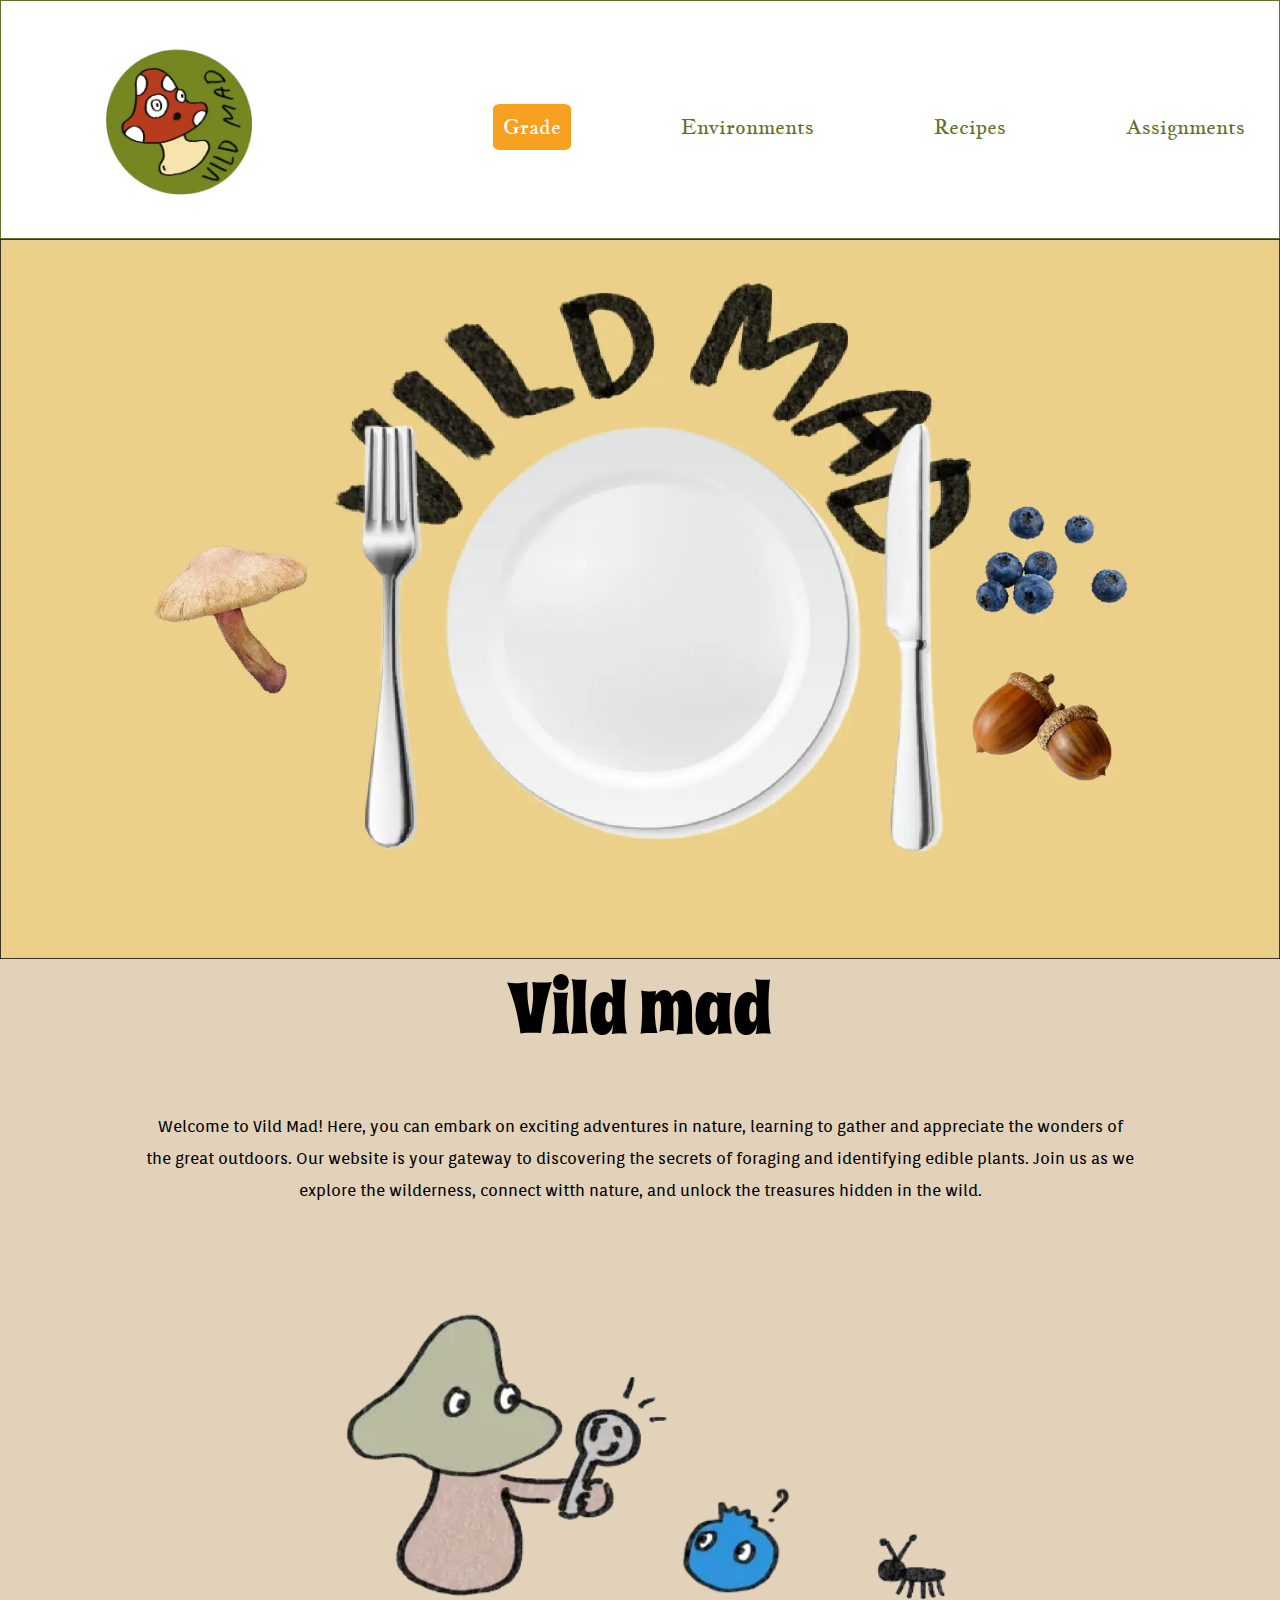
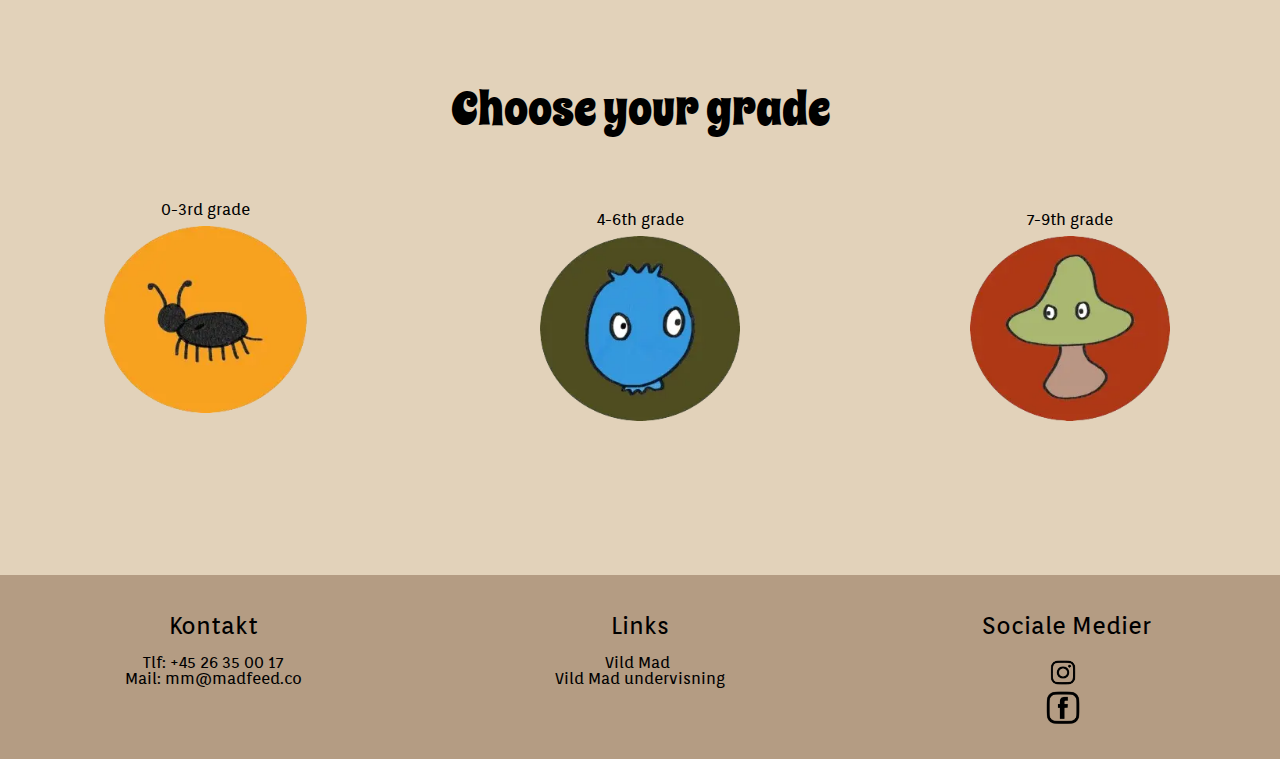
==== commit 3ae06658: "footer" ====
--- a/index.html
+++ b/index.html
@@ -56,17 +56,18 @@
 
                 <div class="forside_knap1">
                     <p>0-3rd grade</p>
-                    <a href="udskoling.html"> <img src="img/lillemyre.webp" alt="knap med myre">
+                    <a href="udskoling.html"> <img src="img/lillemyre.webp" alt="knap med myre" class="knap">
                     </a>
                 </div>
                 <div class="forside_knap2">
                     <p>4-6th grade</p>
-                    <a href="udskoling.html"> <img src="img/baer-removebg-preview.webp" alt="knap med blaabaer">
+                    <a href="udskoling.html"> <img src="img/baer-removebg-preview.webp" alt="knap med blaabaer"
+                            class="knap">
                     </a>
                 </div>
                 <div class="forside_knap3">
                     <p>7-9th grade</p>
-                    <a href="udskoling.html"> <img src="img/svampknap.webp" alt="knap med svamp">
+                    <a href="udskoling.html"> <img src="img/svampknap.webp" alt="knap med svamp" class="knap">
                     </a>
                 </div>
             </div>
@@ -92,7 +93,14 @@
                 </div>
                 <div>
                     <h2>Sociale Medier</h2>
-                    <ul>
+                    <ul class="socials">
+                        <li><a href="https://www.instagram.com/vildmaddk/" target="_blank">
+                                <img class="instagram" src="img/insta.webp" alt="instagram">
+                            </a> </li>
+
+                        <li><a href="https://www.facebook.com/vildmaddk" target="_blank">
+                                <img class="facebook" src="img/fb.webp" alt="facebook">
+                            </a> </li>
 
                     </ul>
                 </div>
--- a/css/faelles_style.css
+++ b/css/faelles_style.css
@@ -40,3 +40,56 @@
   font-weight: normal;
   font-size: normal;
 }
+
+/************* footer ************/
+
+footer {
+  background-color: #b49c83;
+  padding-top: 2.5rem;
+  margin-top: 4%;
+  text-align: center;
+  padding-bottom: 2rem;
+}
+
+.instagram,
+.facebook {
+  width: 15%;
+}
+
+.socials {
+  margin-left: 45%;
+}
+
+.grid_footer {
+  display: grid;
+  grid-template-columns: 1fr 1fr 1fr;
+  text-align: center;
+}
+
+.grid_footer h2 {
+  font-family: orienta;
+}
+
+@media only screen and (max-width: 900px) {
+  .grid_footer {
+    display: grid;
+    grid-template-columns: 1fr;
+  }
+}
+
+ul {
+  list-style-type: none;
+  font-family: orienta;
+  margin-top: 1rem;
+}
+
+.link_1 {
+  margin-left: -1%;
+}
+
+.link_1,
+.link {
+  text-decoration: none;
+  color: black;
+  font-family: orienta;
+}
--- a/css/index.css
+++ b/css/index.css
@@ -1,8 +1,10 @@
 * {
   box-sizing: border-box;
+  margin: 0;
+  padding: 0;
 }
 
-html {
+body {
   background-color: #e2d2ba;
 }
 h1 {
@@ -23,7 +25,7 @@
   margin-right: 1rem;
 }
 .forside_knap1 {
-  width: 112%;
+  width: 110%;
   height: auto;
   margin-left: -6%;
 }
@@ -32,9 +34,15 @@
   margin-left: 25%;
 }
 
+.forside_knap3,
+.forside_knap2 {
+  padding: 10px;
+}
+
 img {
   width: 100%;
   height: auto;
+  display: block;
 }
 
 .forside_knapper {
@@ -54,12 +62,6 @@
     font-size: 4.5rem;
   }
 
-  .forside_baggrund {
-    background-color: #e2d2ba;
-    margin-right: 4%;
-    margin-left: 4%;
-  }
-
   .forside_venner {
     width: 65%;
     margin-left: 20%;
@@ -68,6 +70,29 @@
   .forside_p {
     padding-left: 10%;
     padding-right: 10%;
+  }
+
+  /***Bevægelse***/
+  .forside_knap1,
+  .forside_knap2,
+  .forside_knap3 {
+    position: relative;
+    overflow: hidden;
+  }
+
+  .knap {
+    transition: transform 0.6s ease-out;
+  }
+
+  .forside_knap1 :hover .knap {
+    transform: translate(5px, 5px);
+  }
+  .forside_knap2 :hover .knap {
+    transform: translate(5px, 5px);
+  }
+
+  .forside_knap3 :hover .knap {
+    transform: translate(5px, 5px);
   }
 }
 
@@ -79,6 +104,15 @@
   margin-top: 4%;
   text-align: center;
   padding-bottom: 2rem;
+}
+
+.instagram,
+.facebook {
+  width: 15%;
+}
+
+.socials {
+  margin-left: 45%;
 }
 
 .grid_footer {
@@ -101,10 +135,11 @@
 ul {
   list-style-type: none;
   font-family: orienta;
+  margin-top: 1rem;
 }
 
 .link_1 {
-  margin-left: -6%;
+  margin-left: -1%;
 }
 
 .link_1,
--- a/css/menu.css
+++ b/css/menu.css
@@ -26,7 +26,7 @@
 }
 
 .nav-link:hover {
-  background-color: #f4ebde;
+  background-color: #f8a01f;
 }
 .hamburger {
   display: none;
@@ -46,7 +46,7 @@
 /* logo style */
 .logo img {
   width: 200px;
-  padding: 1rem;
+  padding-top: 1rem;
 }
 
 .logo :hover {
@@ -138,7 +138,7 @@
   color: white;
   background-color: #f8a01f;
   background-size: 10px;
-  border-radius: 20px;
+  border-radius: 10%;
   border: 10px solid #f8a01f;
 }
 
@@ -150,6 +150,6 @@
   color: white;
   background-color: #f8a01f;
   background-size: 10px;
-  border-radius: 20px;
+  border-radius: 10%;
   border: 10px solid #f8a01f;
 }
